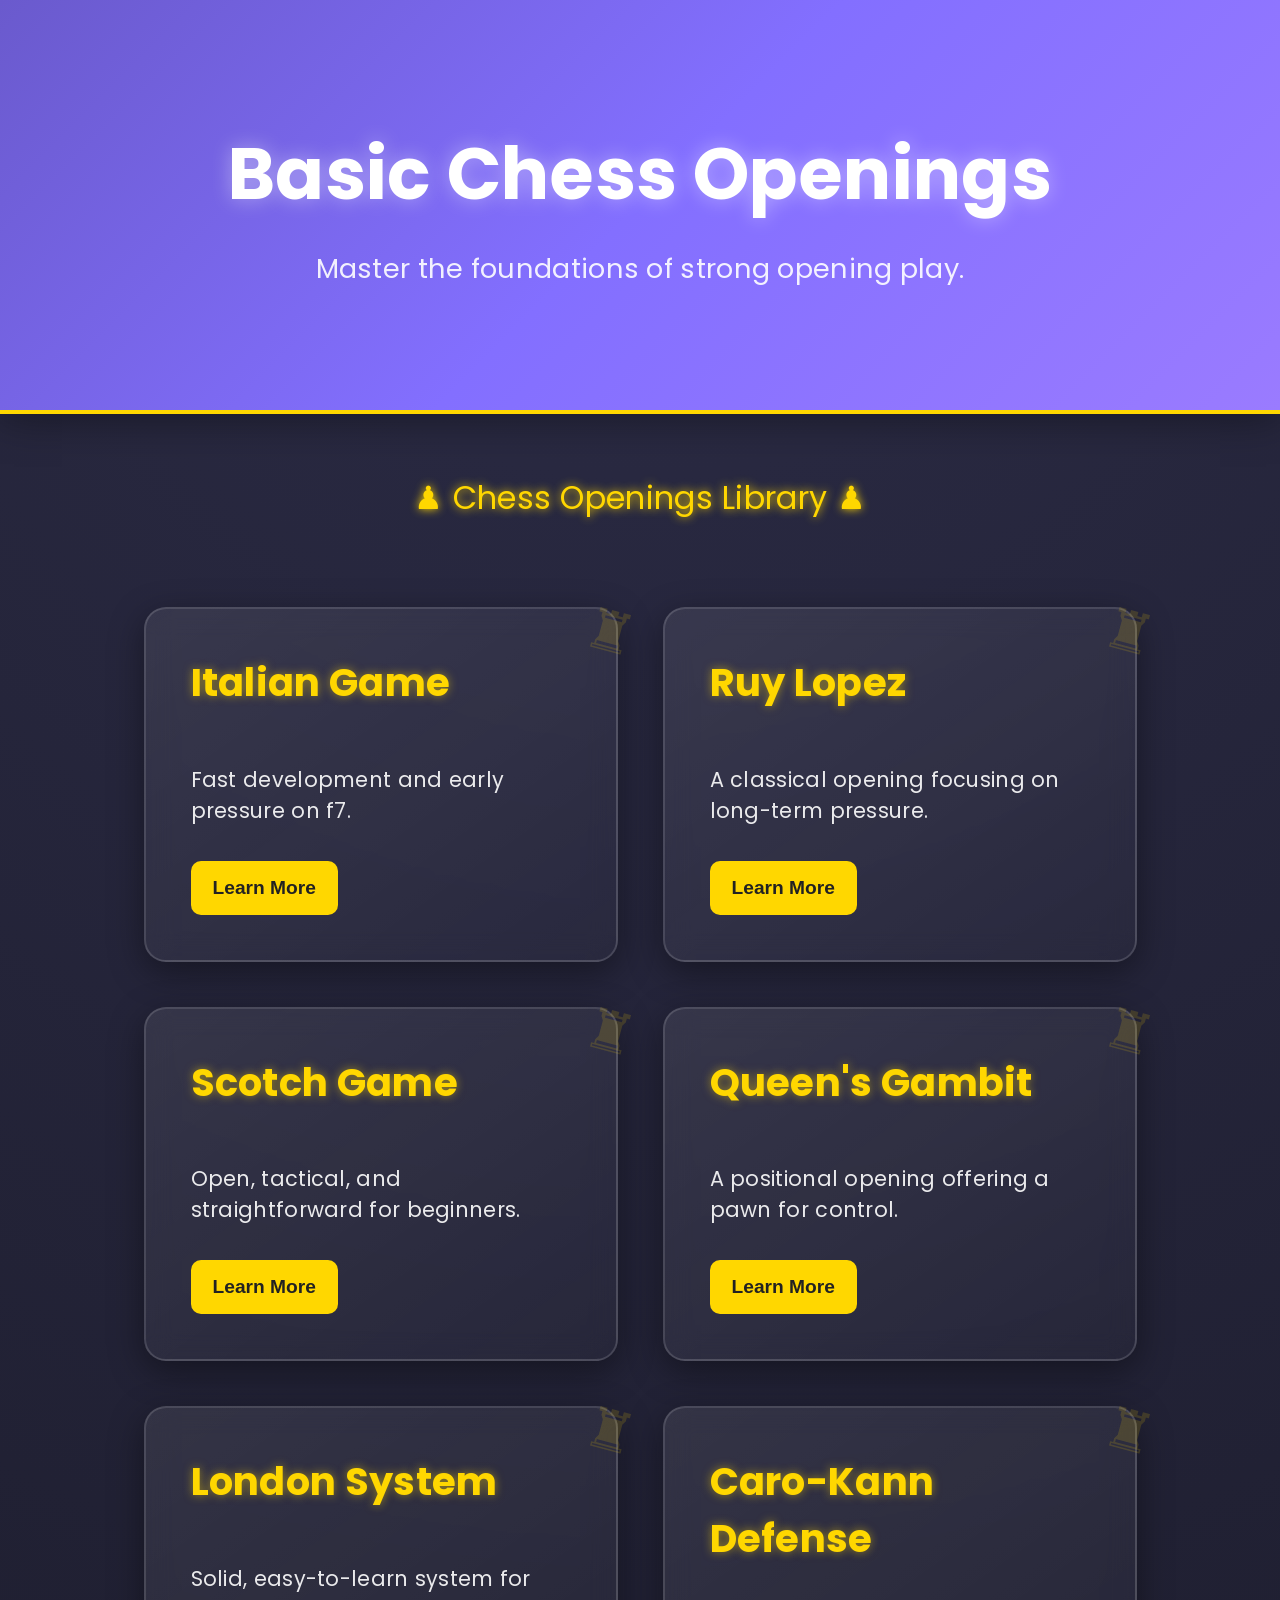
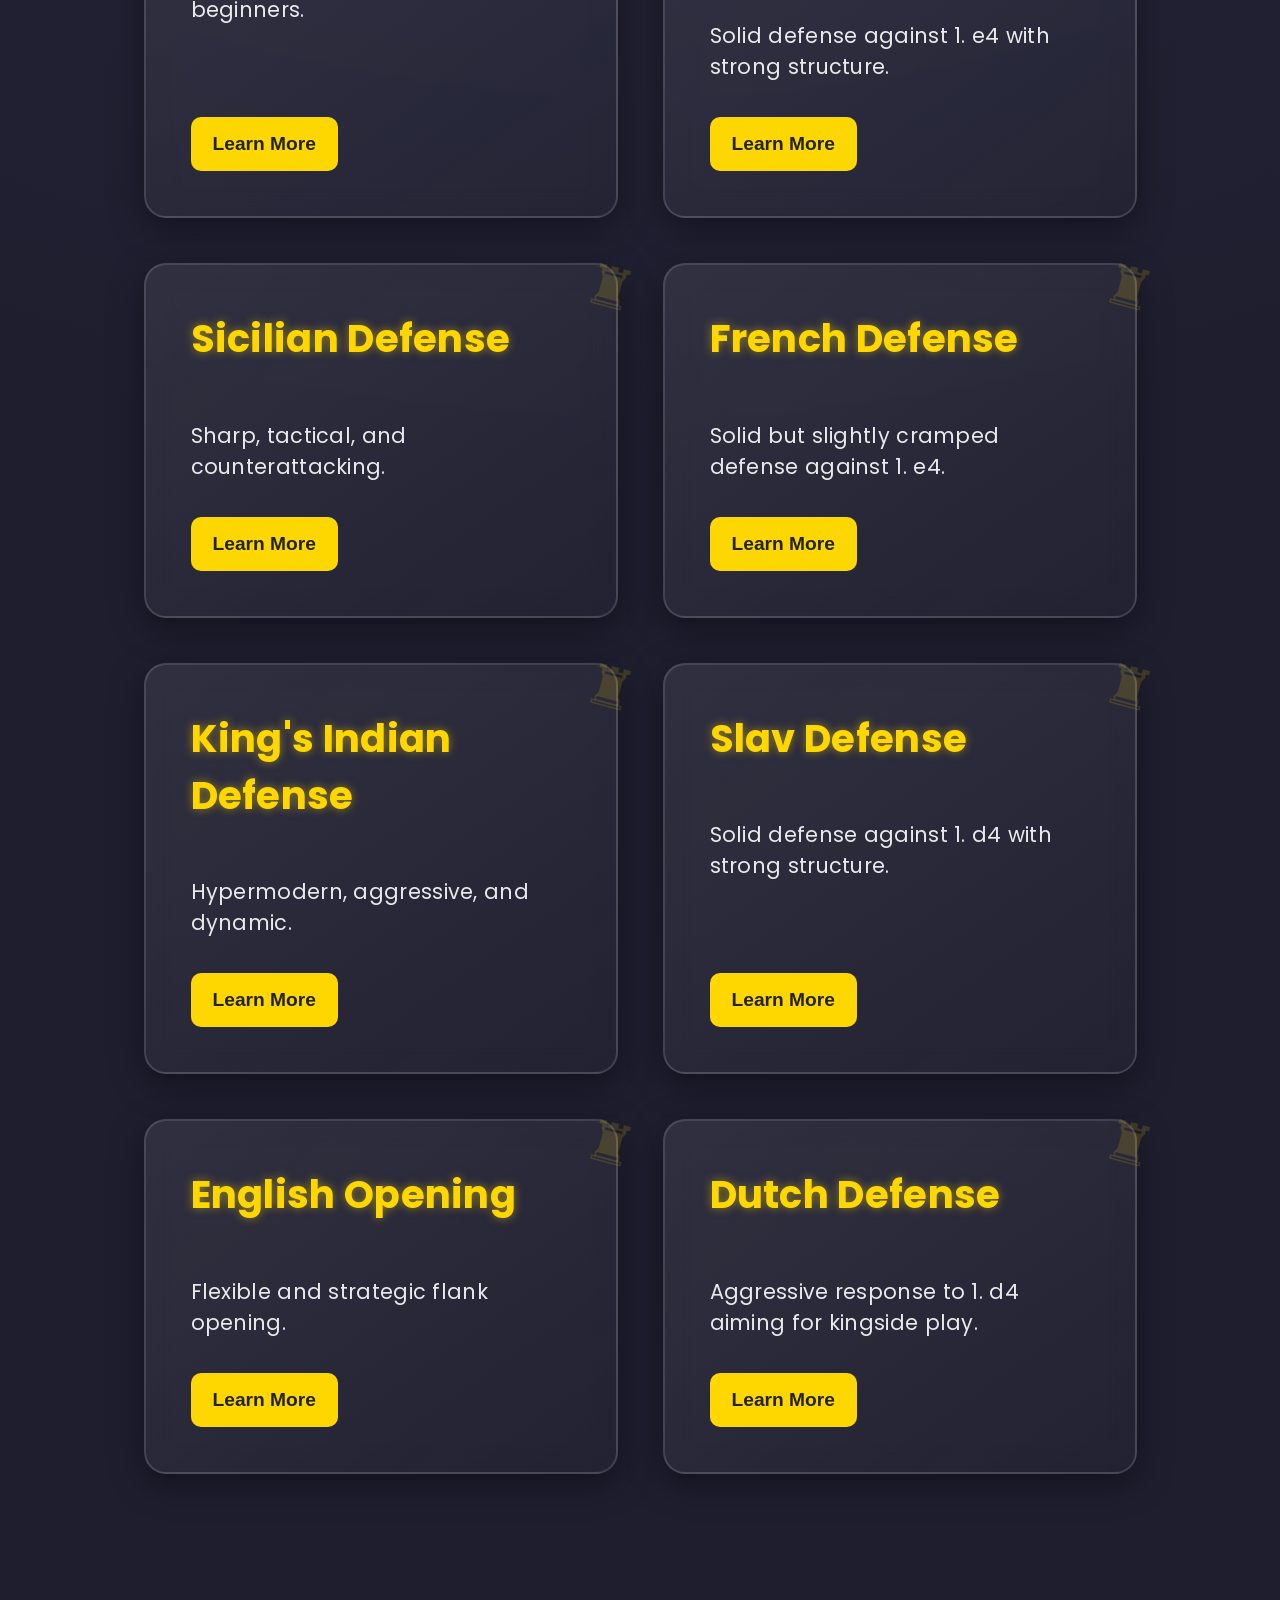
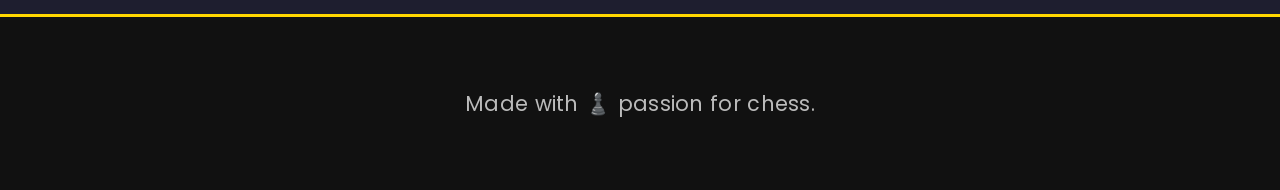
==== index.html @ f9861a60 "Add files via upload" ====
<!DOCTYPE html>
<html lang="en">
<head>
    <meta charset="UTF-8">
    <meta name="viewport" content="width=device-width, initial-scale=1.0">
    <title>Chess Openings Library</title>
    <link href="https://fonts.googleapis.com/css2?family=Poppins:wght@400;600;700&display=swap" rel="stylesheet">
    <link rel="stylesheet" href="style.css">
</head>
<body>

    <header>
        <h1>Basic Chess Openings</h1>
        <p>Master the foundations of strong opening play.</p>
    </header>

    <section class="openings">

        <div class="opening-card">
            <h2>Italian Game</h2>
            <p class="short">Fast development and early pressure on f7.</p>
            <button onclick="toggleInfo('italian')">Learn More</button>
            <div id="italian" class="more-info">
                <p><strong>Moves:</strong> 1. e4 e5 2. Nf3 Nc6 3. Bc4</p>
                <p><strong>Ideas:</strong> Attack f7, develop quickly, aim for early tactics.</p>
                <p><strong>Common Trap:</strong> The Fried Liver Attack after Ng5.</p>
            </div>
        </div>

        <div class="opening-card">
            <h2>Ruy Lopez</h2>
            <p class="short">A classical opening focusing on long-term pressure.</p>
            <button onclick="toggleInfo('ruy')">Learn More</button>
            <div id="ruy" class="more-info">
                <p><strong>Moves:</strong> 1. e4 e5 2. Nf3 Nc6 3. Bb5</p>
                <p><strong>Ideas:</strong> Pressure the knight on c6, prepare castling, fight for the center.</p>
                <p><strong>Plans:</strong> c3 + d4 to build a strong pawn center.</p>
            </div>
        </div>

        <div class="opening-card">
            <h2>Scotch Game</h2>
            <p class="short">Open, tactical, and straightforward for beginners.</p>
            <button onclick="toggleInfo('scotch')">Learn More</button>
            <div id="scotch" class="more-info">
                <p><strong>Moves:</strong> 1. e4 e5 2. Nf3 Nc6 3. d4</p>
                <p><strong>Ideas:</strong> Immediate central tension and open lines.</p>
                <p><strong>Plans:</strong> Rapid development and piece activity.</p>
            </div>
        </div>

        <div class="opening-card">
            <h2>Queen's Gambit</h2>
            <p class="short">A positional opening offering a pawn for control.</p>
            <button onclick="toggleInfo('qg')">Learn More</button>
            <div id="qg" class="more-info">
                <p><strong>Moves:</strong> 1. d4 d5 2. c4</p>
                <p><strong>Ideas:</strong> Challenge Black’s center, gain space.</p>
                <p><strong>Plans:</strong> Develop behind the pawn chain, aim for minority attack.</p>
            </div>
        </div>

        <div class="opening-card">
            <h2>London System</h2>
            <p class="short">Solid, easy-to-learn system for beginners.</p>
            <button onclick="toggleInfo('london')">Learn More</button>
            <div id="london" class="more-info">
                <p><strong>Moves:</strong> d4, Nf3, Bf4, e3, c3</p>
                <p><strong>Ideas:</strong> Build a strong structure, avoid theory.</p>
                <p><strong>Plans:</strong> Aim for kingside attacks with Ne5 + Qh5.</p>
            </div>
        </div>

        <div class="opening-card">
            <h2>Caro-Kann Defense</h2>
            <p class="short">Solid defense against 1. e4 with strong structure.</p>
            <button onclick="toggleInfo('caro')">Learn More</button>
            <div id="caro" class="more-info">
                <p><strong>Moves:</strong> 1. e4 c6 2. d4 d5</p>
                <p><strong>Ideas:</strong> Challenge the center with a durable pawn structure.</p>
                <p><strong>Plans:</strong> Develop the light-squared bishop outside the pawn chain.</p>
            </div>
        </div>

        <div class="opening-card">
            <h2>Sicilian Defense</h2>
            <p class="short">Sharp, tactical, and counterattacking.</p>
            <button onclick="toggleInfo('sicilian')">Learn More</button>
            <div id="sicilian" class="more-info">
                <p><strong>Moves:</strong> 1. e4 c5</p>
                <p><strong>Ideas:</strong> Create asymmetry and fight for counterplay.</p>
                <p><strong>Plans:</strong> Attack on the queenside while White attacks kingside.</p>
            </div>
        </div>

        <div class="opening-card">
            <h2>French Defense</h2>
            <p class="short">Solid but slightly cramped defense against 1. e4.</p>
            <button onclick="toggleInfo('french')">Learn More</button>
            <div id="french" class="more-info">
                <p><strong>Moves:</strong> 1. e4 e6</p>
                <p><strong>Ideas:</strong> Counterattack the center with d5.</p>
                <p><strong>Plans:</strong> Fight for breaks like c5 or f6.</p>
            </div>
        </div>

        <div class="opening-card">
            <h2>King's Indian Defense</h2>
            <p class="short">Hypermodern, aggressive, and dynamic.</p>
            <button onclick="toggleInfo('kid')">Learn More</button>
            <div id="kid" class="more-info">
                <p><strong>Moves:</strong> 1. d4 Nf6 2. c4 g6</p>
                <p><strong>Ideas:</strong> Allow White the center, then attack it.</p>
                <p><strong>Plans:</strong> Kingside pawn storms with f5 + g5.</p>
            </div>
        </div>

        <div class="opening-card">
            <h2>Slav Defense</h2>
            <p class="short">Solid defense against 1. d4 with strong structure.</p>
            <button onclick="toggleInfo('slav')">Learn More</button>
            <div id="slav" class="more-info">
                <p><strong>Moves:</strong> 1. d4 d5 2. c4 c6</p>
                <p><strong>Ideas:</strong> Support d5 and avoid weaknesses.</p>
                <p><strong>Plans:</strong> Develop naturally and aim for c5 breaks.</p>
            </div>
        </div>

        <div class="opening-card">
            <h2>English Opening</h2>
            <p class="short">Flexible and strategic flank opening.</p>
            <button onclick="toggleInfo('english')">Learn More</button>
            <div id="english" class="more-info">
                <p><strong>Moves:</strong> 1. c4</p>
                <p><strong>Ideas:</strong> Control the center from the sides.</p>
                <p><strong>Plans:</strong> Transpose into many structures.</p>
            </div>
        </div>

        <div class="opening-card">
            <h2>Dutch Defense</h2>
            <p class="short">Aggressive response to 1. d4 aiming for kingside play.</p>
            <button onclick="toggleInfo('dutch')">Learn More</button>
            <div id="dutch" class="more-info">
                <p><strong>Moves:</strong> 1. d4 f5</p>
                <p><strong>Ideas:</strong> Fight for e4 and attack kingside.</p>
                <p><strong>Plans:</strong> Stonewall or Leningrad setups.</p>
            </div>
        </div>

    </section>

    <footer>
        <p>Made with ♟️ passion for chess.</p>
    </footer>

    <script src="script.js"></script>
</body>
</html>
---- style.css ----
/* GLOBAL -------------------------------------------------- */
body {
    font-family: 'Poppins', sans-serif;
    margin: 0;
    background: radial-gradient(circle at top, #2b2b45, #1e1e2f 60%);
    color: #fff;
    font-size: 20px;
    letter-spacing: 0.3px;
}

/* HERO -------------------------------------------------- */
header {
    text-align: center;
    padding: 120px 20px;
    background: linear-gradient(135deg, #6a5acd, #836fff, #9a7bff);
    color: white;
    box-shadow: 0 4px 40px rgba(0,0,0,0.4);
    border-bottom: 4px solid #ffd700;
}

header h1 {
    font-size: 4.5rem;
    margin-top: 0;
    margin-bottom: 20px;
    text-shadow: 0 0 20px rgba(255,255,255,0.4);
}

header p {
    font-size: 1.7rem;
    opacity: 0.9;
    margin: 0;
}

/* SECTION DIVIDER -------------------------------------- */
.openings::before {
    content: "♟ Chess Openings Library ♟";
    display: block;
    width: 100%;
    text-align: center;
    font-size: 2rem;
    margin-bottom: 40px;
    color: #ffd700;
    text-shadow: 0 0 10px #ffd700;
}

/* OPENING GRID ------------------------------------------ */
.openings {
    display: flex;
    flex-wrap: wrap;
    justify-content: center;
    padding: 60px 20px;
    gap: 45px;
}

/* CARDS -------------------------------------------------- */
.opening-card {
    background: linear-gradient(145deg, #ffffff15, #ffffff05);
    backdrop-filter: blur(14px);
    -webkit-backdrop-filter: blur(14px);
    padding: 45px;
    width: 380px;
    border-radius: 22px;
    box-shadow: 0 10px 35px rgba(0,0,0,0.4);
    border: 2px solid #ffffff25;
    transition: transform 0.3s ease, box-shadow 0.3s ease;
    position: relative;
    display: flex;
    flex-direction: column;
}

/* Chess icon on each card */
.opening-card::before {
    content: "♜";
    position: absolute;
    top: -20px;
    right: -20px;
    font-size: 3.5rem;
    color: #ffd700;
    opacity: 0.15;
    transform: rotate(15deg);
    pointer-events: none;
}

.opening-card:hover {
    transform: translateY(-12px) scale(1.03);
    box-shadow: 0 14px 45px rgba(0,0,0,0.55);
}

/* CARD HEADERS ------------------------------------------ */
.opening-card h2 {
    margin-top: 0;
    font-size: 2.4rem;
    color: #ffd700;
    text-shadow: 0 0 10px rgba(255,215,0,0.5);
}

/* SHORT DESCRIPTION -------------------------------------- */
.opening-card .short {
    font-size: 1.3rem;
    opacity: 0.9;
    margin-bottom: 15px;
    flex-grow: 1;
}

/* BUTTONS ------------------------------------------------ */
button {
    margin-top: 20px;
    padding: 16px 22px;
    background: #ffd700;
    color: #222;
    border: none;
    border-radius: 10px;
    cursor: pointer;
    font-weight: bold;
    font-size: 1.2rem;
    transition: background 0.3s ease, transform 0.2s ease, box-shadow 0.2s ease;
    align-self: flex-start;
}

button:hover {
    background: #ffea4d;
    transform: scale(1.08);
    box-shadow: 0 0 15px #ffd700;
}

/* MORE INFO --------------------------------------------- */
.more-info {
    display: none; /* Controlled cleanly by JS class toggle */
    margin-top: 20px;
    background: #ffffff20;
    padding: 20px;
    border-radius: 12px;
    font-size: 1.2rem;
    border-left: 4px solid #ffd700;
}

/* Class to show the layout dynamically */
.more-info.is-visible {
    display: block;
    animation: fadeIn 0.4s ease;
}

.more-info p {
    margin-bottom: 12px;
}

.more-info p:last-child {
    margin-bottom: 0;
}

/* ANIMATION --------------------------------------------- */
@keyframes fadeIn {
    from { opacity: 0; transform: translateY(10px); }
    to { opacity: 1; transform: translateY(0); }
}

/* FOOTER ------------------------------------------------- */
footer {
    text-align: center;
    padding: 50px;
    background: #111;
    color: #bbb;
    font-size: 1.3rem;
    margin-top: 80px;
    border-top: 3px solid #ffd700;
}
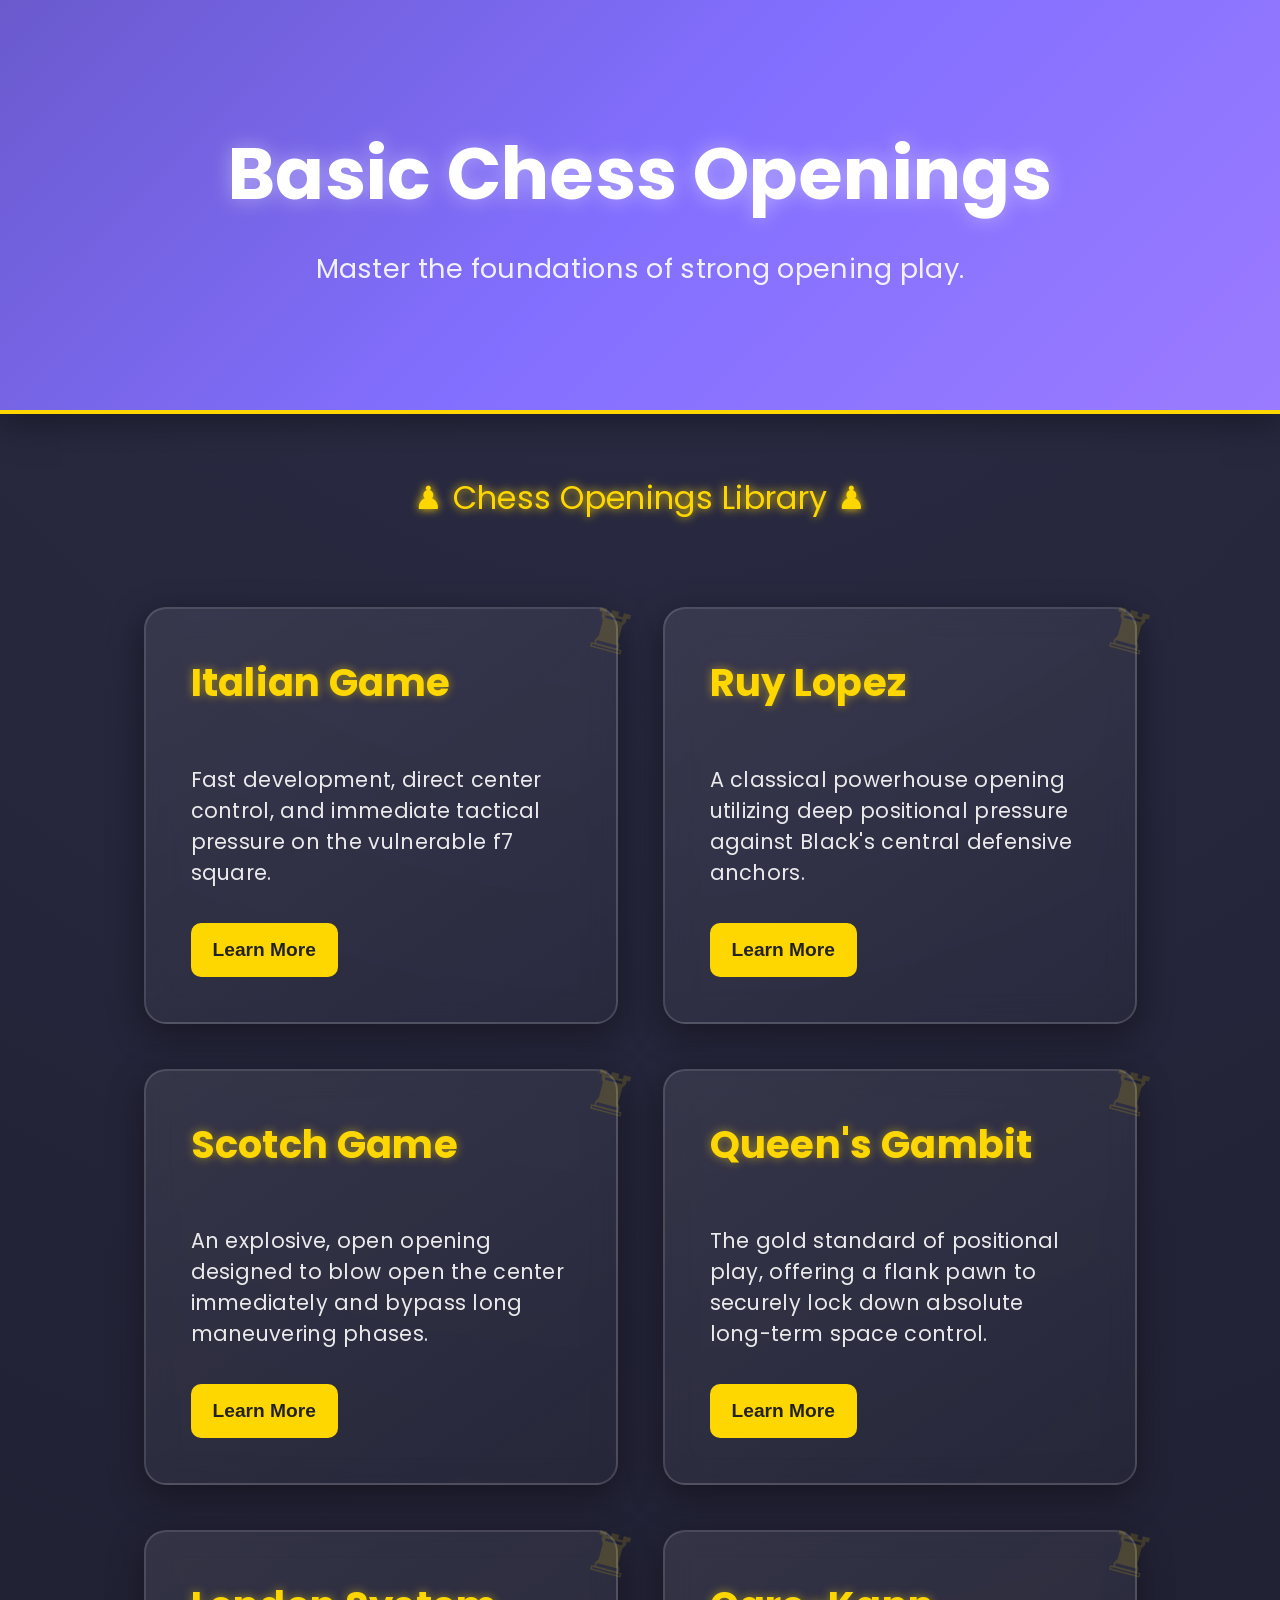
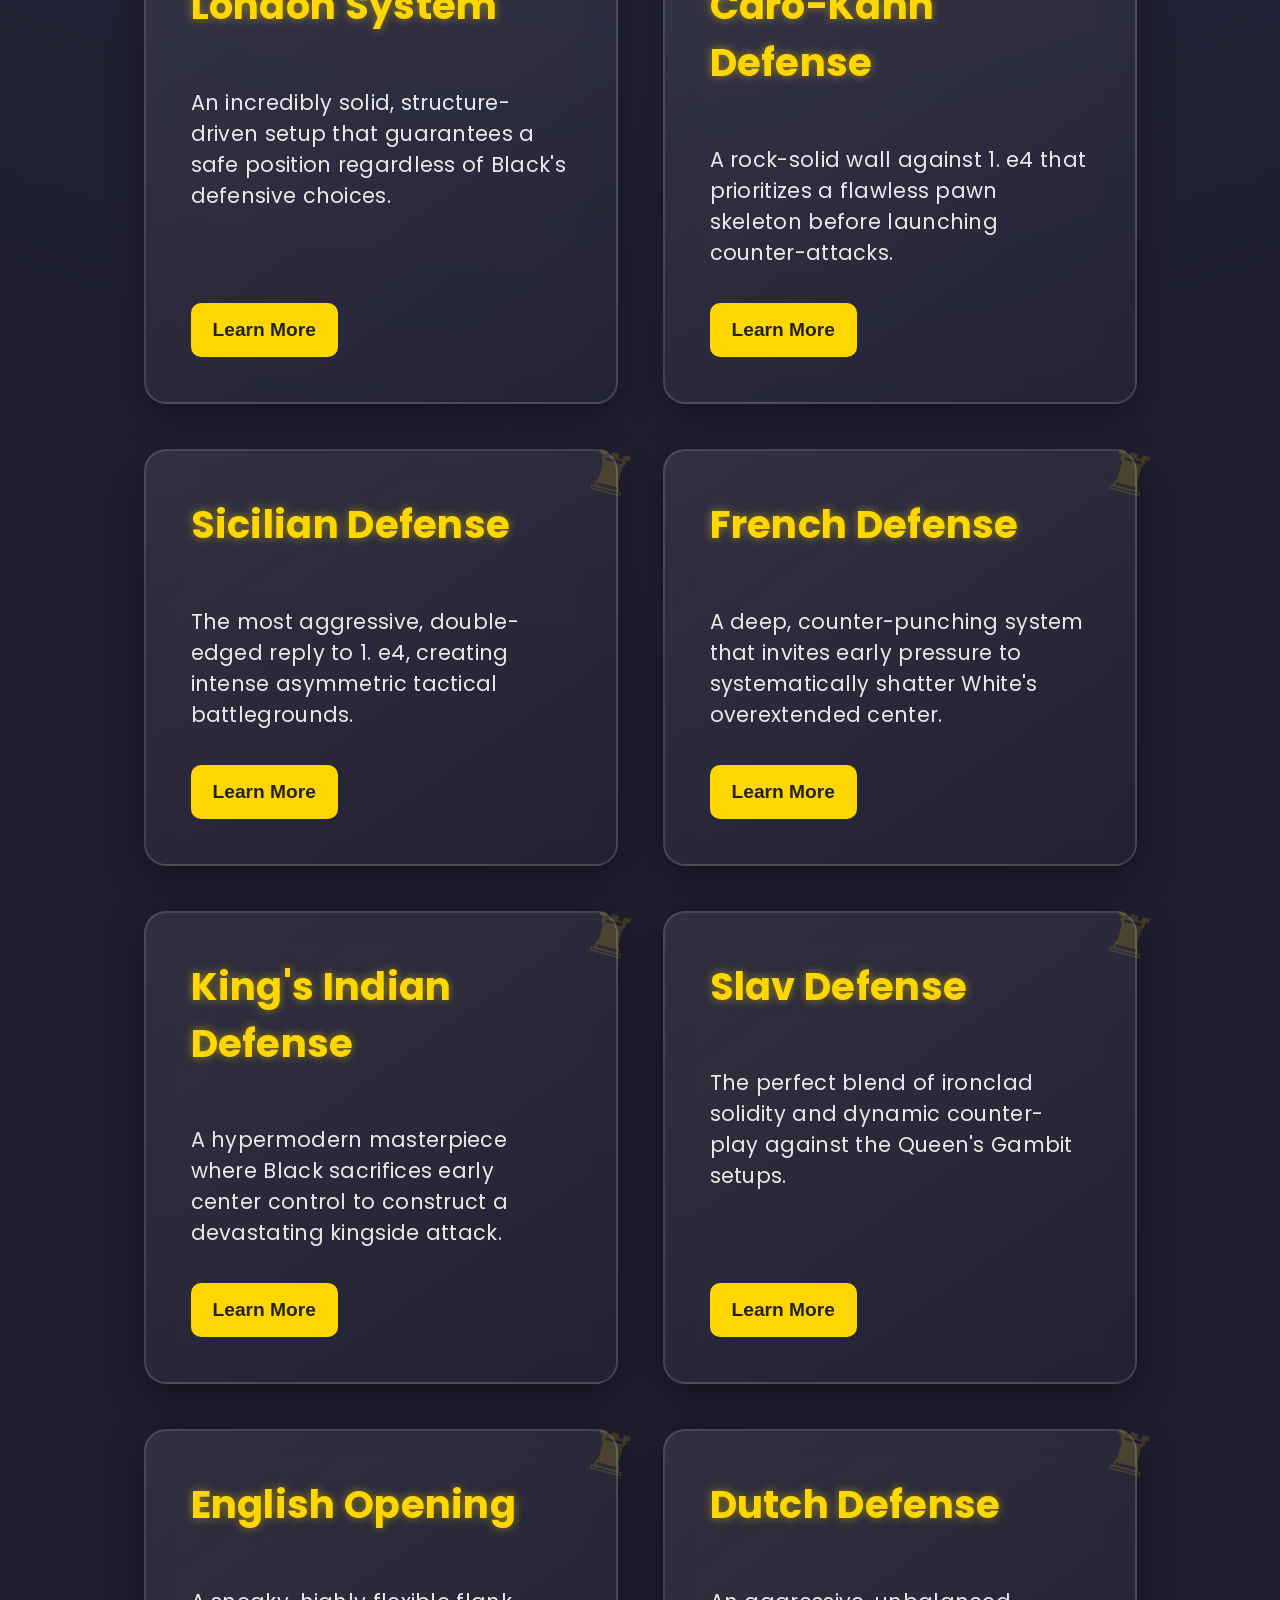
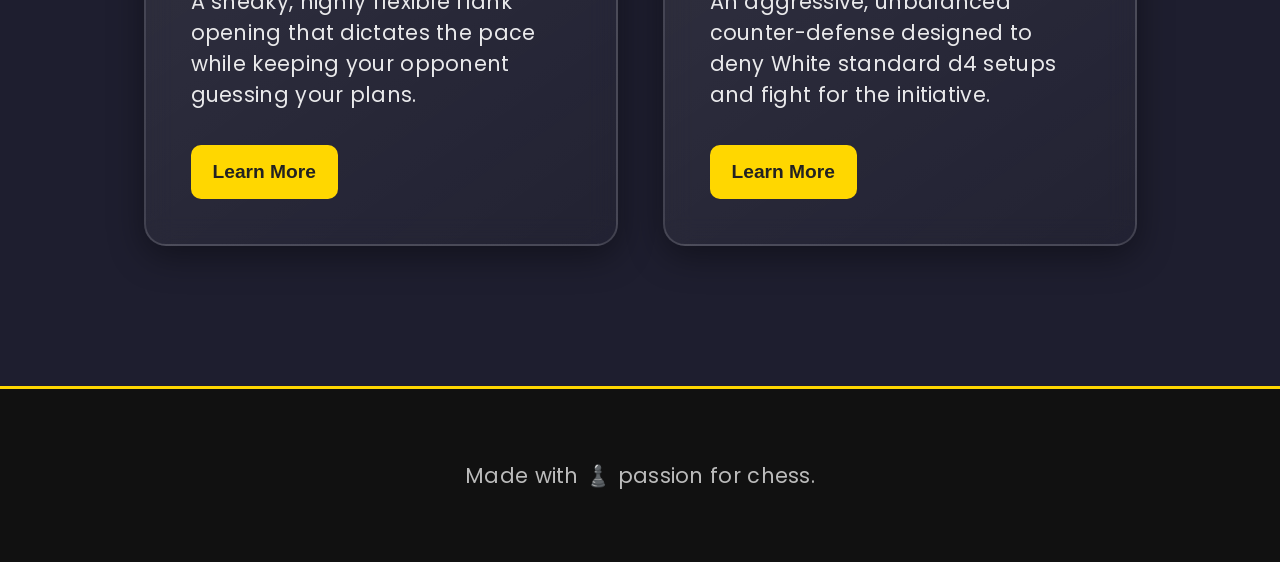
==== commit ffa51ba8: "Enhance chess opening descriptions in index.html Updated opening descriptions for various chess open" ====
--- a/index.html
+++ b/index.html
@@ -18,133 +18,145 @@
 
         <div class="opening-card">
             <h2>Italian Game</h2>
-            <p class="short">Fast development and early pressure on f7.</p>
+            <p class="short">Fast development, direct center control, and immediate tactical pressure on the vulnerable f7 square.</p>
             <button onclick="toggleInfo('italian')">Learn More</button>
             <div id="italian" class="more-info">
-                <p><strong>Moves:</strong> 1. e4 e5 2. Nf3 Nc6 3. Bc4</p>
-                <p><strong>Ideas:</strong> Attack f7, develop quickly, aim for early tactics.</p>
-                <p><strong>Common Trap:</strong> The Fried Liver Attack after Ng5.</p>
+                <p><strong>Theory:</strong> 1. e4 e5 2. Nf3 Nc6 3. Bc4</p>
+                <p><strong>Strategic Focus:</strong> White fights for the center while aiming the light-squared bishop directly at Black's weakest spot before castling.</p>
+                <p><strong>Middlegame Plans:</strong> Prepare the c3 and d4 pawn push to dominate the center, or launch sharp tactical lines like the Fried Liver Attack if Black slips up.</p>
+                <p><strong>Pro Tip:</strong> Keep an eye on the e5 pawn; undermining Black's central anchor is often the key to cracking their defense open.</p>
             </div>
         </div>
 
         <div class="opening-card">
             <h2>Ruy Lopez</h2>
-            <p class="short">A classical opening focusing on long-term pressure.</p>
+            <p class="short">A classical powerhouse opening utilizing deep positional pressure against Black's central defensive anchors.</p>
             <button onclick="toggleInfo('ruy')">Learn More</button>
             <div id="ruy" class="more-info">
-                <p><strong>Moves:</strong> 1. e4 e5 2. Nf3 Nc6 3. Bb5</p>
-                <p><strong>Ideas:</strong> Pressure the knight on c6, prepare castling, fight for the center.</p>
-                <p><strong>Plans:</strong> c3 + d4 to build a strong pawn center.</p>
+                <p><strong>Theory:</strong> 1. e4 e5 2. Nf3 Nc6 3. Bb5</p>
+                <p><strong>Strategic Focus:</strong> White immediately challenges the knight protecting the e5 square, creating long-term structural tension.</p>
+                <p><strong>Middlegame Plans:</strong> Secure the queenside space, maneuver the text-book king's knight from b1-d2-f1-g3, and eventually strike with d4.</p>
+                <p><strong>Pro Tip:</strong> Do not rush to capture the c6 knight; the *threat* of the capture is often far more powerful than the capture itself.</p>
             </div>
         </div>
 
         <div class="opening-card">
             <h2>Scotch Game</h2>
-            <p class="short">Open, tactical, and straightforward for beginners.</p>
+            <p class="short">An explosive, open opening designed to blow open the center immediately and bypass long maneuvering phases.</p>
             <button onclick="toggleInfo('scotch')">Learn More</button>
             <div id="scotch" class="more-info">
-                <p><strong>Moves:</strong> 1. e4 e5 2. Nf3 Nc6 3. d4</p>
-                <p><strong>Ideas:</strong> Immediate central tension and open lines.</p>
-                <p><strong>Plans:</strong> Rapid development and piece activity.</p>
+                <p><strong>Theory:</strong> 1. e4 e5 2. Nf3 Nc6 3. d4</p>
+                <p><strong>Strategic Focus:</strong> Forces immediate tactical calculations by liquidating the central e-pawns on move three, opening lines for pieces.</p>
+                <p><strong>Middlegame Plans:</strong> Utilize the open board for rapid development, target Black's uncastled king, and claim a space advantage on the d-file.</p>
+                <p><strong>Pro Tip:</strong> This opening often leads to heavy tactical calculation. Double-check your piece exchanges, as lines can open up in a single move.</p>
             </div>
         </div>
 
         <div class="opening-card">
             <h2>Queen's Gambit</h2>
-            <p class="short">A positional opening offering a pawn for control.</p>
+            <p class="short">The gold standard of positional play, offering a flank pawn to securely lock down absolute long-term space control.</p>
             <button onclick="toggleInfo('qg')">Learn More</button>
             <div id="qg" class="more-info">
-                <p><strong>Moves:</strong> 1. d4 d5 2. c4</p>
-                <p><strong>Ideas:</strong> Challenge Black’s center, gain space.</p>
-                <p><strong>Plans:</strong> Develop behind the pawn chain, aim for minority attack.</p>
+                <p><strong>Theory:</strong> 1. d4 d5 2. c4</p>
+                <p><strong>Strategic Focus:</strong> White temporarily sacrifices a side pawn to lure Black’s d5 pawn away, aiming to take undisputed control of the e4 square.</p>
+                <p><strong>Middlegame Plans:</strong> Develop harmoniously behind your central pawns, expand on the queenside, and launch a minority pawn attack to weaken Black's structure.</p>
+                <p><strong>Pro Tip:</strong> If Black accepts the gambit, do not panic trying to grab the pawn back right away. Their structure will crumble if they try too hard to protect it.</p>
             </div>
         </div>
 
         <div class="opening-card">
             <h2>London System</h2>
-            <p class="short">Solid, easy-to-learn system for beginners.</p>
+            <p class="short">An incredibly solid, structure-driven setup that guarantees a safe position regardless of Black's defensive choices.</p>
             <button onclick="toggleInfo('london')">Learn More</button>
             <div id="london" class="more-info">
-                <p><strong>Moves:</strong> d4, Nf3, Bf4, e3, c3</p>
-                <p><strong>Ideas:</strong> Build a strong structure, avoid theory.</p>
-                <p><strong>Plans:</strong> Aim for kingside attacks with Ne5 + Qh5.</p>
+                <p><strong>Theory:</strong> 1. d4 followed by Nf3, Bf4, e3, c3, and h3</p>
+                <p><strong>Strategic Focus:</strong> White constructs an impenetrable "pawn pyramid" centered on d4, securing the dark-squared bishop outside the pawn chain.</p>
+                <p><strong>Middlegame Plans:</strong> Anchor a powerhouse knight on the e5 outpost, swing the queen over to the kingside, and gear up for a direct attack on Black's castle.</p>
+                <p><strong>Pro Tip:</strong> Play the preemptive h3 move early on to give your key dark-squared bishop a safe retreat square on h2 if it gets hunted by Black's pieces.</p>
             </div>
         </div>
 
         <div class="opening-card">
             <h2>Caro-Kann Defense</h2>
-            <p class="short">Solid defense against 1. e4 with strong structure.</p>
+            <p class="short">A rock-solid wall against 1. e4 that prioritizes a flawless pawn skeleton before launching counter-attacks.</p>
             <button onclick="toggleInfo('caro')">Learn More</button>
             <div id="caro" class="more-info">
-                <p><strong>Moves:</strong> 1. e4 c6 2. d4 d5</p>
-                <p><strong>Ideas:</strong> Challenge the center with a durable pawn structure.</p>
-                <p><strong>Plans:</strong> Develop the light-squared bishop outside the pawn chain.</p>
+                <p><strong>Theory:</strong> 1. e4 c6 2. d4 d5</p>
+                <p><strong>Strategic Focus:</strong> Black supports the central d5 strike using a c-pawn, keeping the light-squared bishop completely free to develop safely.</p>
+                <p><strong>Middlegame Plans:</strong> Trade off White's active pieces, lock down an endgame advantage, and chip away at White's central space with a well-timed c5 break.</p>
+                <p><strong>Pro Tip:</strong> This opening requires patience. Guard your structural integrity and wait for White to overextend their pawns trying to attack you.</p>
             </div>
         </div>
 
         <div class="opening-card">
             <h2>Sicilian Defense</h2>
-            <p class="short">Sharp, tactical, and counterattacking.</p>
+            <p class="short">The most aggressive, double-edged reply to 1. e4, creating intense asymmetric tactical battlegrounds.</p>
             <button onclick="toggleInfo('sicilian')">Learn More</button>
             <div id="sicilian" class="more-info">
-                <p><strong>Moves:</strong> 1. e4 c5</p>
-                <p><strong>Ideas:</strong> Create asymmetry and fight for counterplay.</p>
-                <p><strong>Plans:</strong> Attack on the queenside while White attacks kingside.</p>
+                <p><strong>Theory:</strong> 1. e4 c5</p>
+                <p><strong>Strategic Focus:</strong> Black fights for the center from the flank, trading a side pawn for White's center d-pawn to gain open files for the rooks.</p>
+                <p><strong>Middlegame Plans:</strong> Launch a rapid pawn storm down the semi-open c-file, utilize queenside space, and strike back fiercely in the center with d5.</p>
+                <p><strong>Pro Tip:</strong> This opening demands razor-sharp precision. One slow or passive move can instantly turn a strategic game into a mating attack for your opponent.</p>
             </div>
         </div>
 
         <div class="opening-card">
             <h2>French Defense</h2>
-            <p class="short">Solid but slightly cramped defense against 1. e4.</p>
+            <p class="short">A deep, counter-punching system that invites early pressure to systematically shatter White's overextended center.</p>
             <button onclick="toggleInfo('french')">Learn More</button>
             <div id="french" class="more-info">
-                <p><strong>Moves:</strong> 1. e4 e6</p>
-                <p><strong>Ideas:</strong> Counterattack the center with d5.</p>
-                <p><strong>Plans:</strong> Fight for breaks like c5 or f6.</p>
+                <p><strong>Theory:</strong> 1. e4 e6 2. d4 d5</p>
+                <p><strong>Strategic Focus:</strong> Black builds a sturdy defensive diagonal, accepting a temporarily restricted light-squared bishop to gain an unshakeable central shield.</p>
+                <p><strong>Middlegame Plans:</strong> Unleash immediate pawn counter-strikes on the c5 and f6 squares to relentlessly attack the foundation of White's d4-e5 pawn chain.</p>
+                <p><strong>Pro Tip:</strong> Your light-squared bishop on c8 is your problem child. Focus on finding a way to activate it via b6 or by liquidating the center pawns later on.</p>
             </div>
         </div>
 
         <div class="opening-card">
             <h2>King's Indian Defense</h2>
-            <p class="short">Hypermodern, aggressive, and dynamic.</p>
+            <p class="short">A hypermodern masterpiece where Black sacrifices early center control to construct a devastating kingside attack.</p>
             <button onclick="toggleInfo('kid')">Learn More</button>
             <div id="kid" class="more-info">
-                <p><strong>Moves:</strong> 1. d4 Nf6 2. c4 g6</p>
-                <p><strong>Ideas:</strong> Allow White the center, then attack it.</p>
-                <p><strong>Plans:</strong> Kingside pawn storms with f5 + g5.</p>
+                <p><strong>Theory:</strong> 1. d4 Nf6 2. c4 g6 3. Nc3 Bg7 4. e4 d6</p>
+                <p><strong>Strategic Focus:</strong> Black allows White to claim massive space in the center, choosing to fianchetto the dark-squared bishop to strike back from afar.</p>
+                <p><strong>Middlegame Plans:</strong> Lock the center with e5, then roll your pawns down the kingside with f5, g5, and f4 to hunt down White's castled king.</p>
+                <p><strong>Pro Tip:</strong> Be prepared to defend against White's heavy queenside pawn storm while you race them to see who delivers checkmate first.</p>
             </div>
         </div>
 
         <div class="opening-card">
             <h2>Slav Defense</h2>
-            <p class="short">Solid defense against 1. d4 with strong structure.</p>
+            <p class="short">The perfect blend of ironclad solidity and dynamic counter-play against the Queen's Gambit setups.</p>
             <button onclick="toggleInfo('slav')">Learn More</button>
             <div id="slav" class="more-info">
-                <p><strong>Moves:</strong> 1. d4 d5 2. c4 c6</p>
-                <p><strong>Ideas:</strong> Support d5 and avoid weaknesses.</p>
-                <p><strong>Plans:</strong> Develop naturally and aim for c5 breaks.</p>
+                <p><strong>Theory:</strong> 1. d4 d5 2. c4 c6</p>
+                <p><strong>Strategic Focus:</strong> Black protects the d5 center point using the c6 pawn, ensuring the structural safety of the queenside remains completely intact.</p>
+                <p><strong>Middlegame Plans:</strong> Safely bring your light-squared bishop into play, control the critical e4 square, and look for tactical counter-breaks using c5 or e5.</p>
+                <p><strong>Pro Tip:</strong> Unlike the Orthodox Queen's Gambit lines, the Slav keeps your avenues open, meaning you rarely run into issues with trapped or choked pieces.</p>
             </div>
         </div>
 
         <div class="opening-card">
             <h2>English Opening</h2>
-            <p class="short">Flexible and strategic flank opening.</p>
+            <p class="short">A sneaky, highly flexible flank opening that dictates the pace while keeping your opponent guessing your plans.</p>
             <button onclick="toggleInfo('english')">Learn More</button>
             <div id="english" class="more-info">
-                <p><strong>Moves:</strong> 1. c4</p>
-                <p><strong>Ideas:</strong> Control the center from the sides.</p>
-                <p><strong>Plans:</strong> Transpose into many structures.</p>
+                <p><strong>Theory:</strong> 1. c4</p>
+                <p><strong>Strategic Focus:</strong> White claims stakes on the d5 square from the side, delaying committing their central d or e pawns to maintain strategic flexibility.</p>
+                <p><strong>Middlegame Plans:</strong> Fianchetto the light-squared bishop to g2, apply pressure along the long diagonal, and claim a significant space advantage on the queenside.</p>
+                <p><strong>Pro Tip:</strong> This opening is a transposition powerhouse. Learn how it can change into a Queen's Gambit or a reversed Sicilian structure to catch opponents off-guard.</p>
             </div>
         </div>
 
         <div class="opening-card">
             <h2>Dutch Defense</h2>
-            <p class="short">Aggressive response to 1. d4 aiming for kingside play.</p>
+            <p class="short">An aggressive, unbalanced counter-defense designed to deny White standard d4 setups and fight for the initiative.</p>
             <button onclick="toggleInfo('dutch')">Learn More</button>
             <div id="dutch" class="more-info">
-                <p><strong>Moves:</strong> 1. d4 f5</p>
-                <p><strong>Ideas:</strong> Fight for e4 and attack kingside.</p>
-                <p><strong>Plans:</strong> Stonewall or Leningrad setups.</p>
+                <p><strong>Theory:</strong> 1. d4 f5</p>
+                <p><strong>Strategic Focus:</strong> Black uses a flank pawn to stake claims over the critical e4 square, intentionally creating asymmetrical king positions from move one.</p>
+                <p><strong>Middlegame Plans:</strong> Construct a Stonewall fortress or use a Leningrad layout to coordinate your pieces into a direct assault against White's kingside.</p>
+                <p><strong>Pro Tip:</strong> Advancing your f-pawn leaves your king's defensive lines slightly open. Always double-check your safety against quick diagonal attacks.</p>
             </div>
         </div>
 
@@ -156,4 +168,4 @@
 
     <script src="script.js"></script>
 </body>
-</html>+</html>
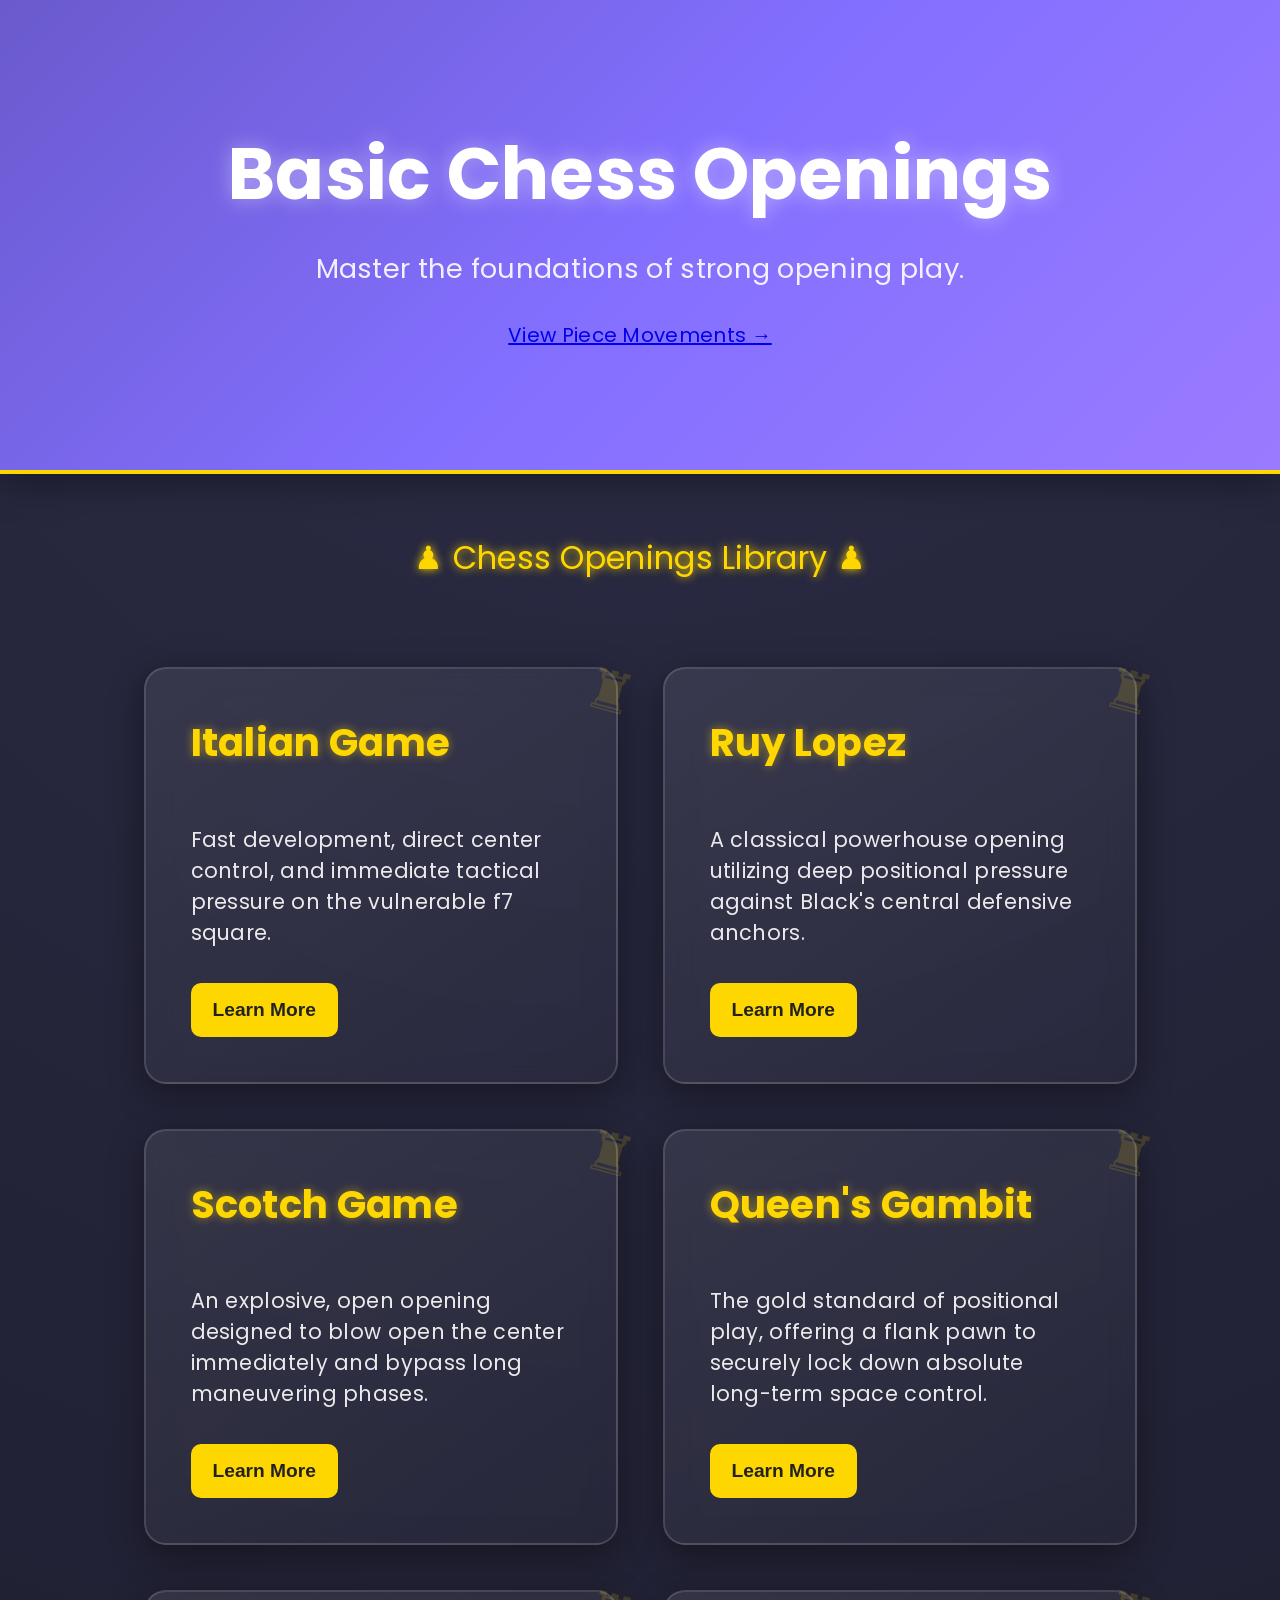
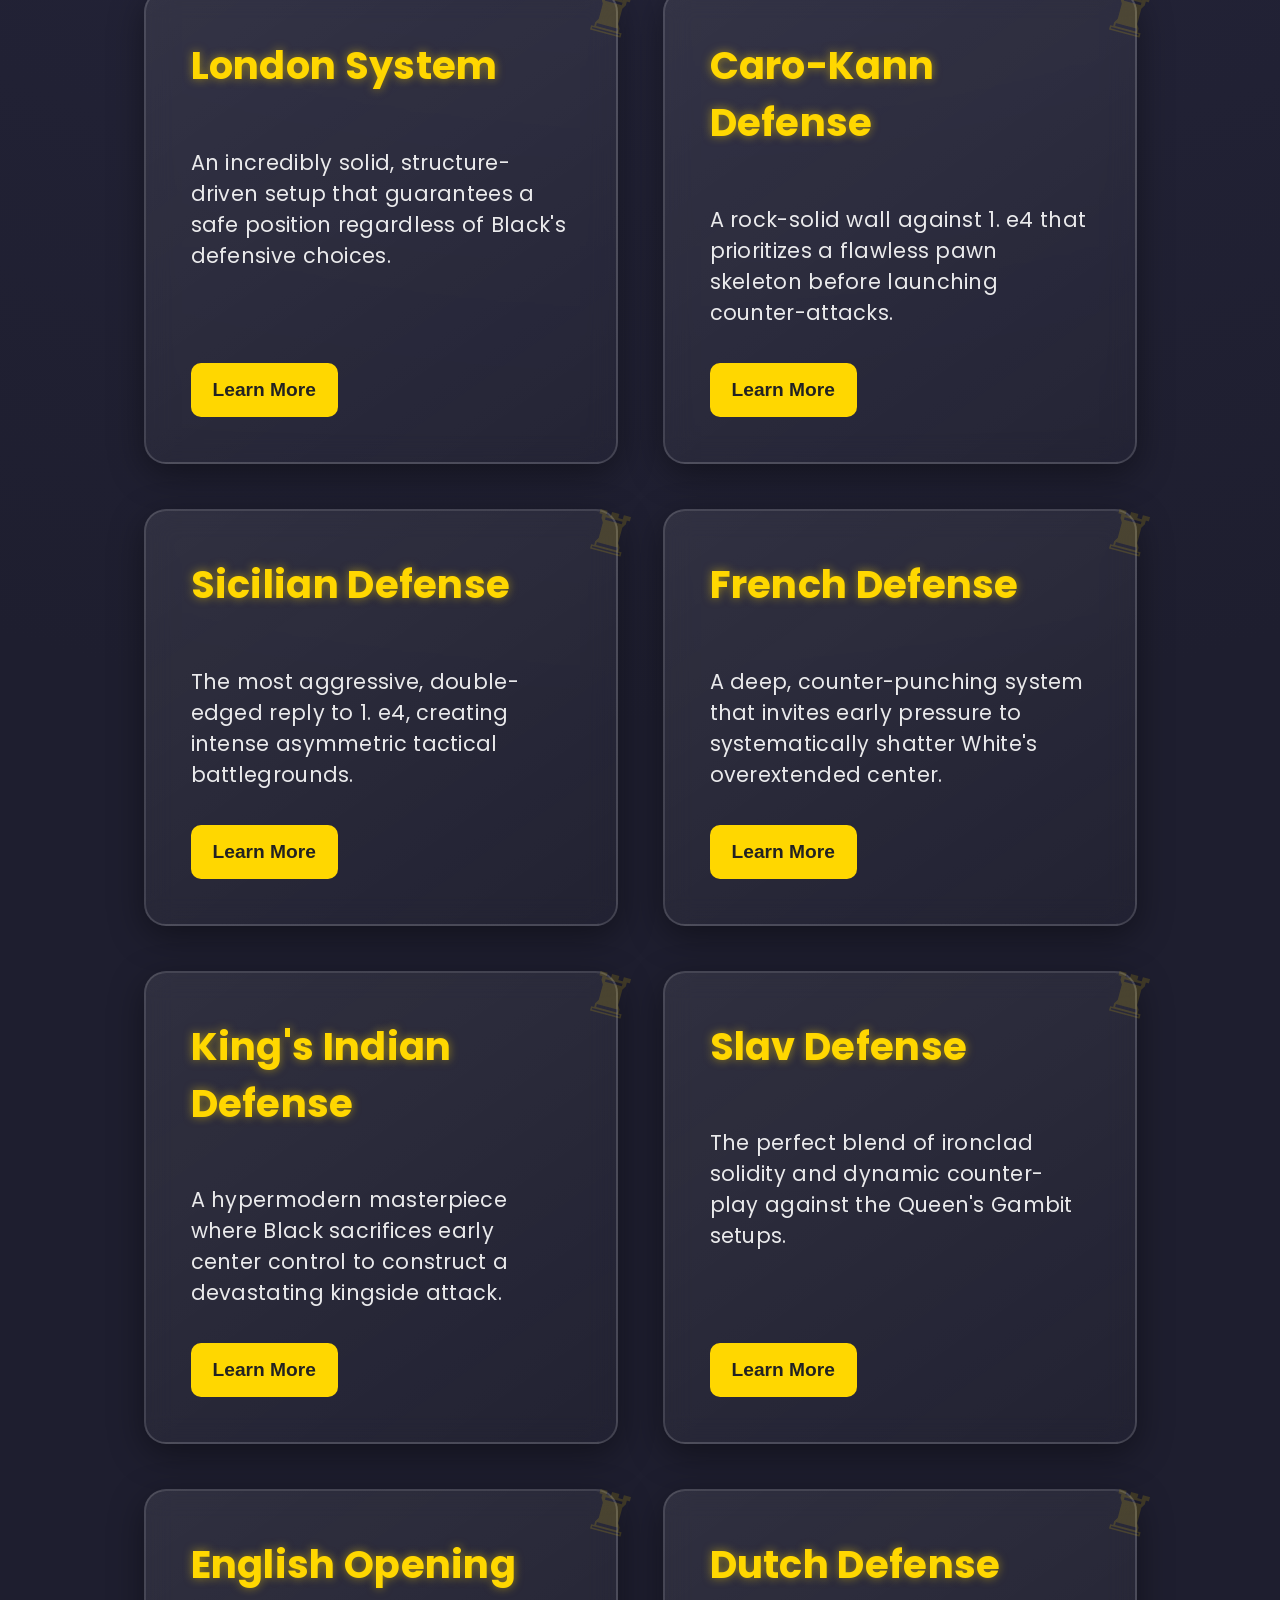
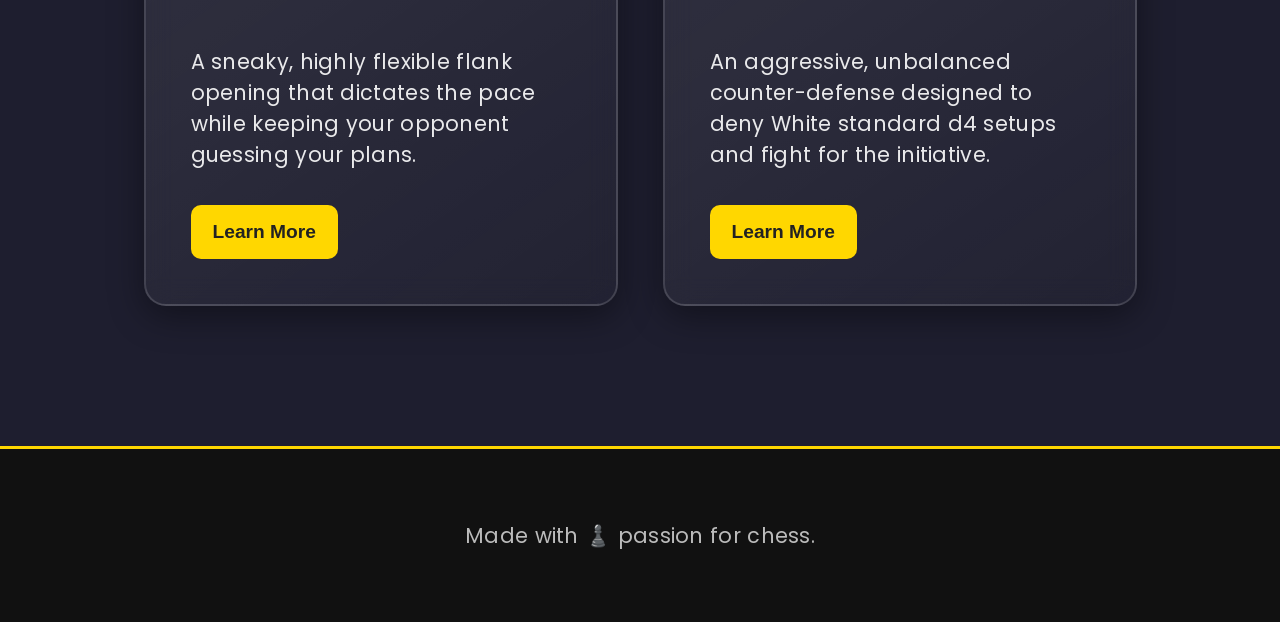
==== commit d7dbe1fb: "Add navigation link to view piece movements" ====
--- a/index.html
+++ b/index.html
@@ -12,6 +12,11 @@
     <header>
         <h1>Basic Chess Openings</h1>
         <p>Master the foundations of strong opening play.</p>
+       
+   
+        <br>
+        <a href="pieces.html" class="nav-btn">View Piece Movements →</a>
+
     </header>
 
     <section class="openings">
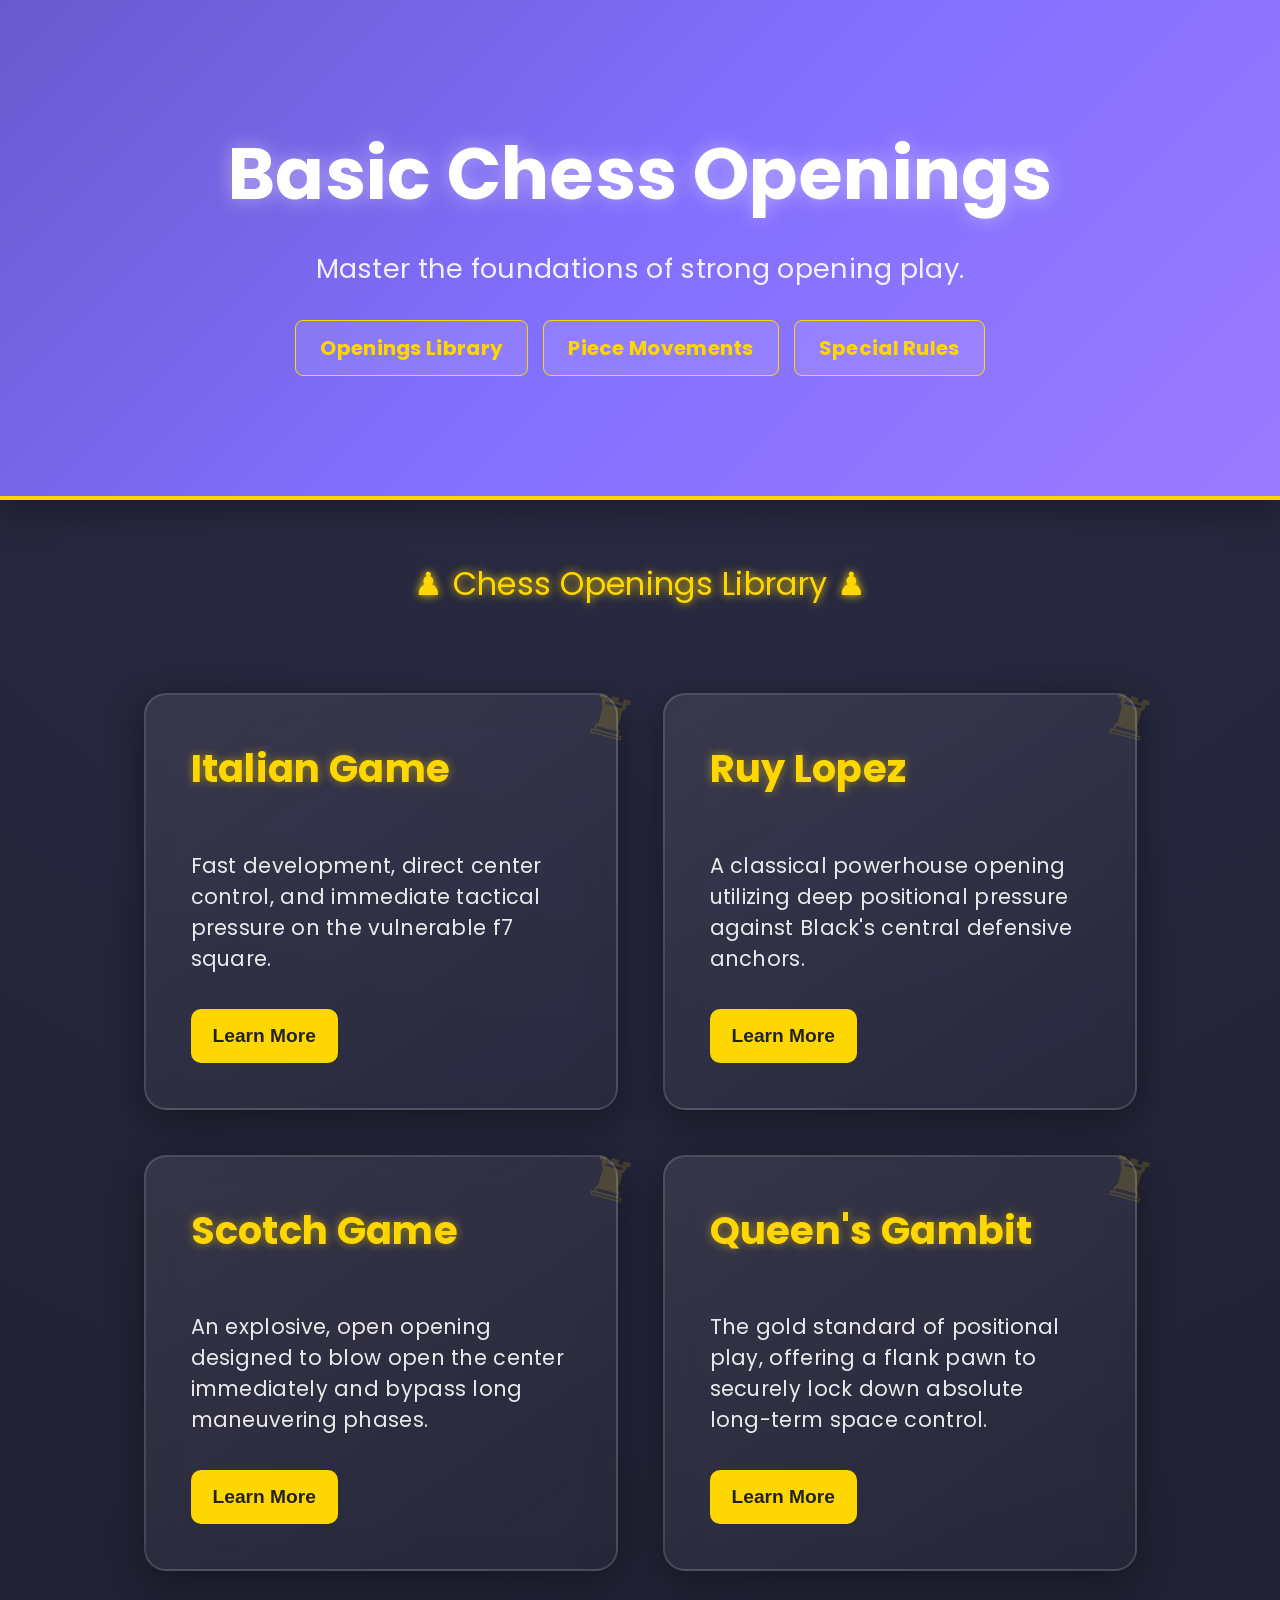
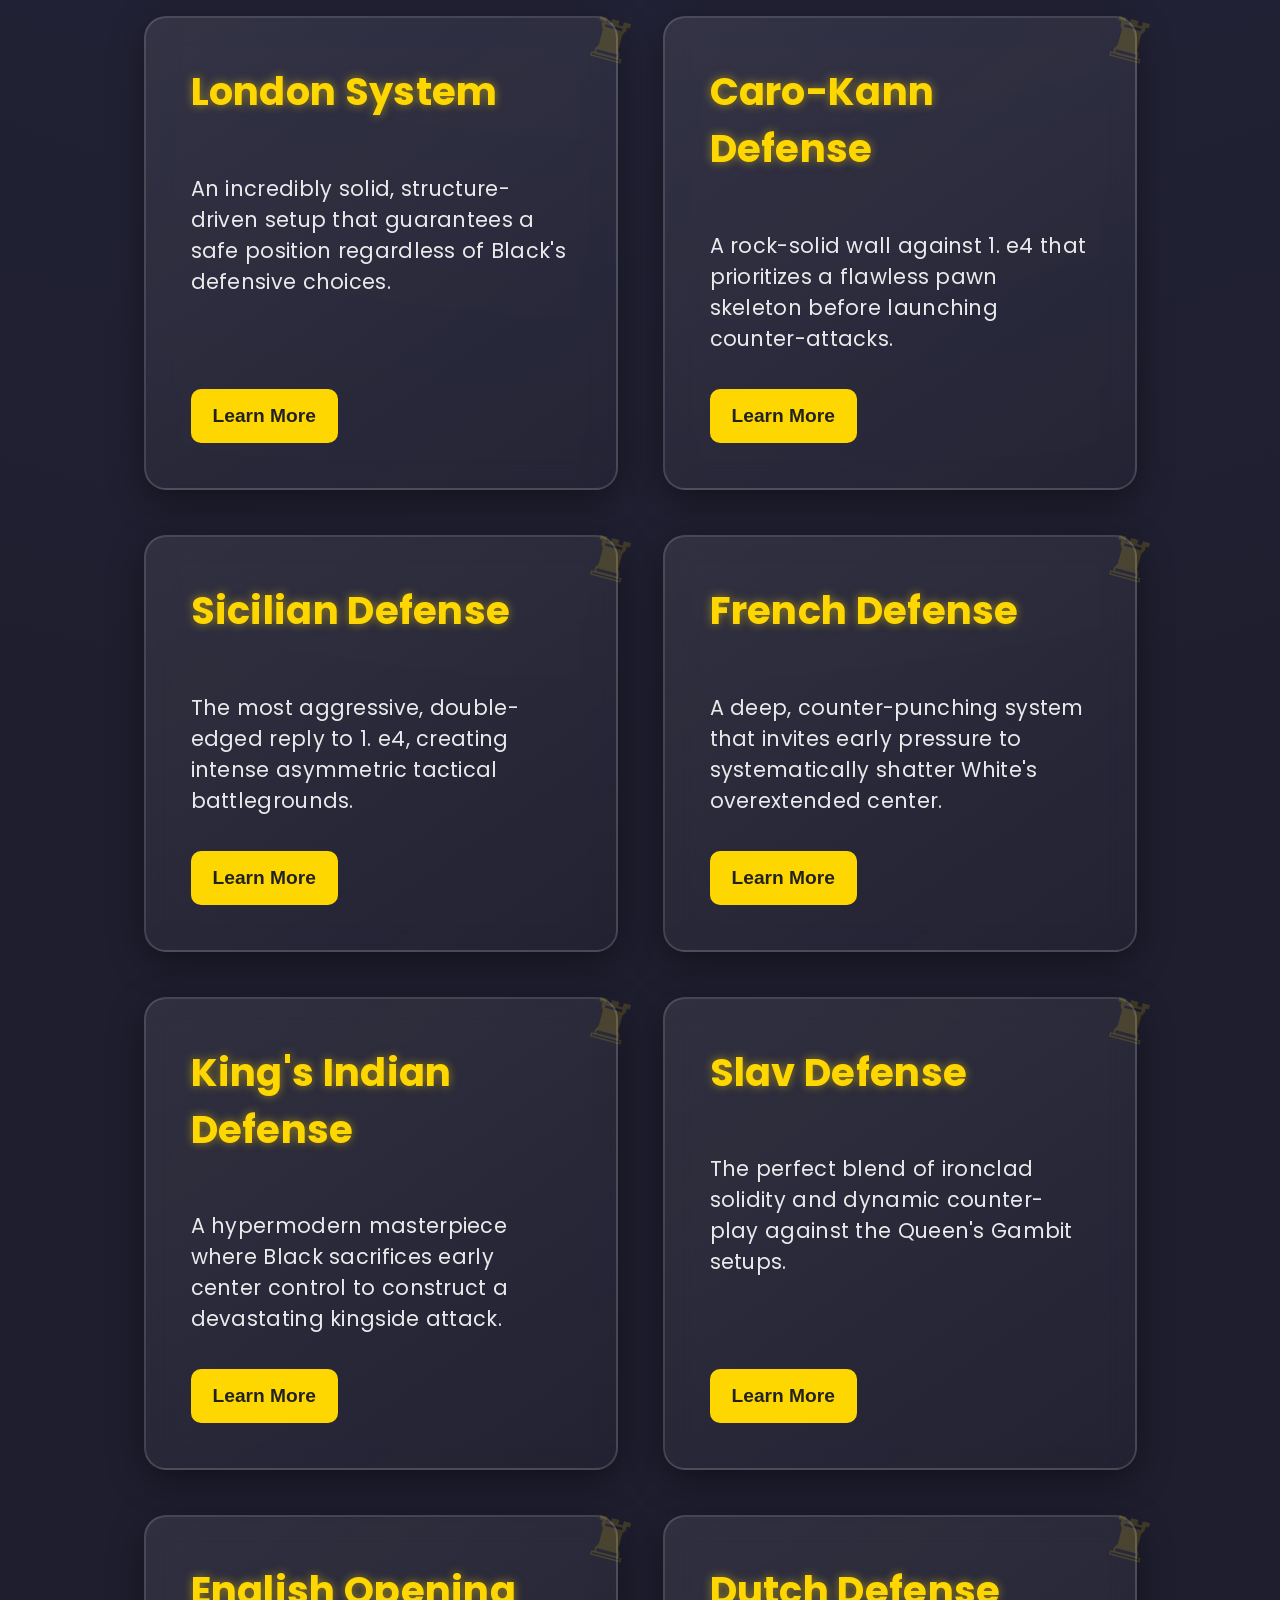
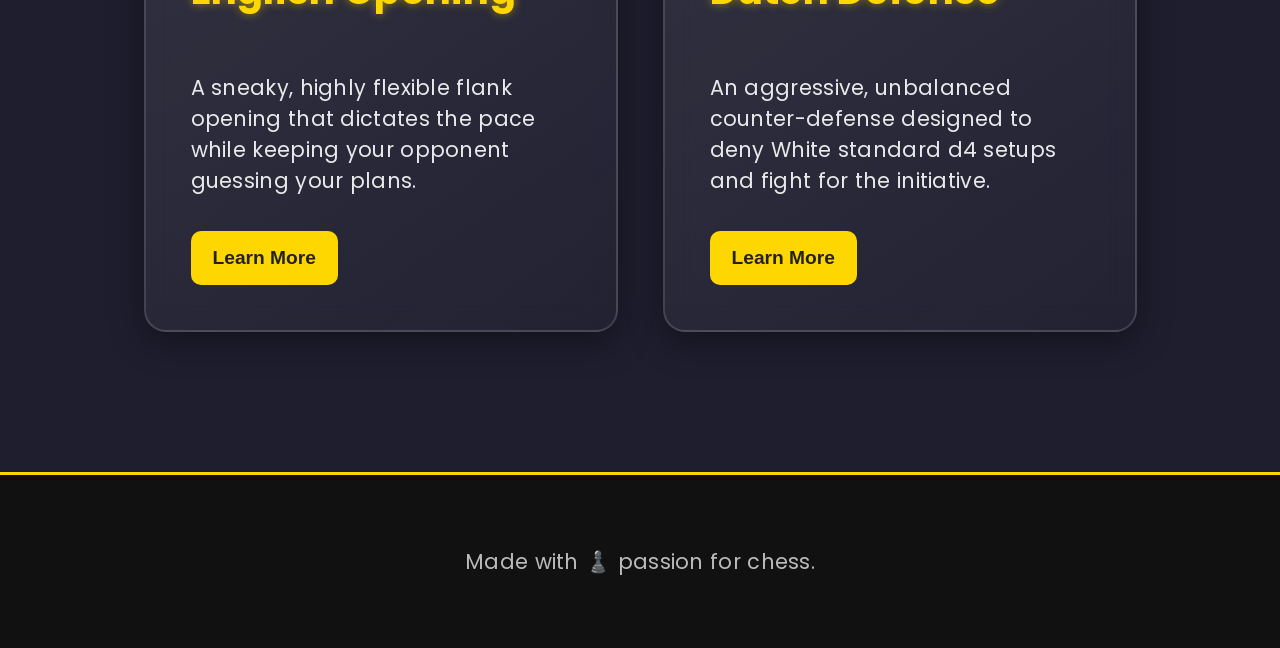
==== commit a5e1d24e: "Enhance header with navigation buttons Added navigation buttons for openings library, piece movement" ====
--- a/index.html
+++ b/index.html
@@ -10,13 +10,14 @@
 <body>
 
     <header>
-        <h1>Basic Chess Openings</h1>
-        <p>Master the foundations of strong opening play.</p>
-       
-   
-        <br>
-        <a href="pieces.html" class="nav-btn">View Piece Movements →</a>
-
+    <h1>Basic Chess Openings</h1>
+    <p>Master the foundations of strong opening play.</p>
+    <br>
+    <div style="display: flex; gap: 15px; justify-content: center;">
+        <a href="index.html" class="nav-btn">Openings Library</a>
+        <a href="pieces.html" class="nav-btn">Piece Movements</a>
+        <a href="rules.html" class="nav-btn">Special Rules</a>
+    </div>
     </header>
 
     <section class="openings">
--- a/style.css
+++ b/style.css
@@ -163,4 +163,23 @@
     font-size: 1.3rem;
     margin-top: 80px;
     border-top: 3px solid #ffd700;
-}+}
+
+/* NAVIGATION BUTTON LINK */
+.nav-btn {
+    display: inline-block;
+    padding: 12px 24px;
+    background: rgba(255, 255, 255, 0.1);
+    color: #ffd700;
+    text-decoration: none;
+    font-weight: bold;
+    border-radius: 8px;
+    border: 1px solid #ffd700;
+    transition: background 0.3s, transform 0.2s;
+}
+.nav-btn:hover {
+    background: #ffd700;
+    color: #222;
+    transform: translateY(-2px);
+    box-shadow: 0 0 10px #ffd700;
+}
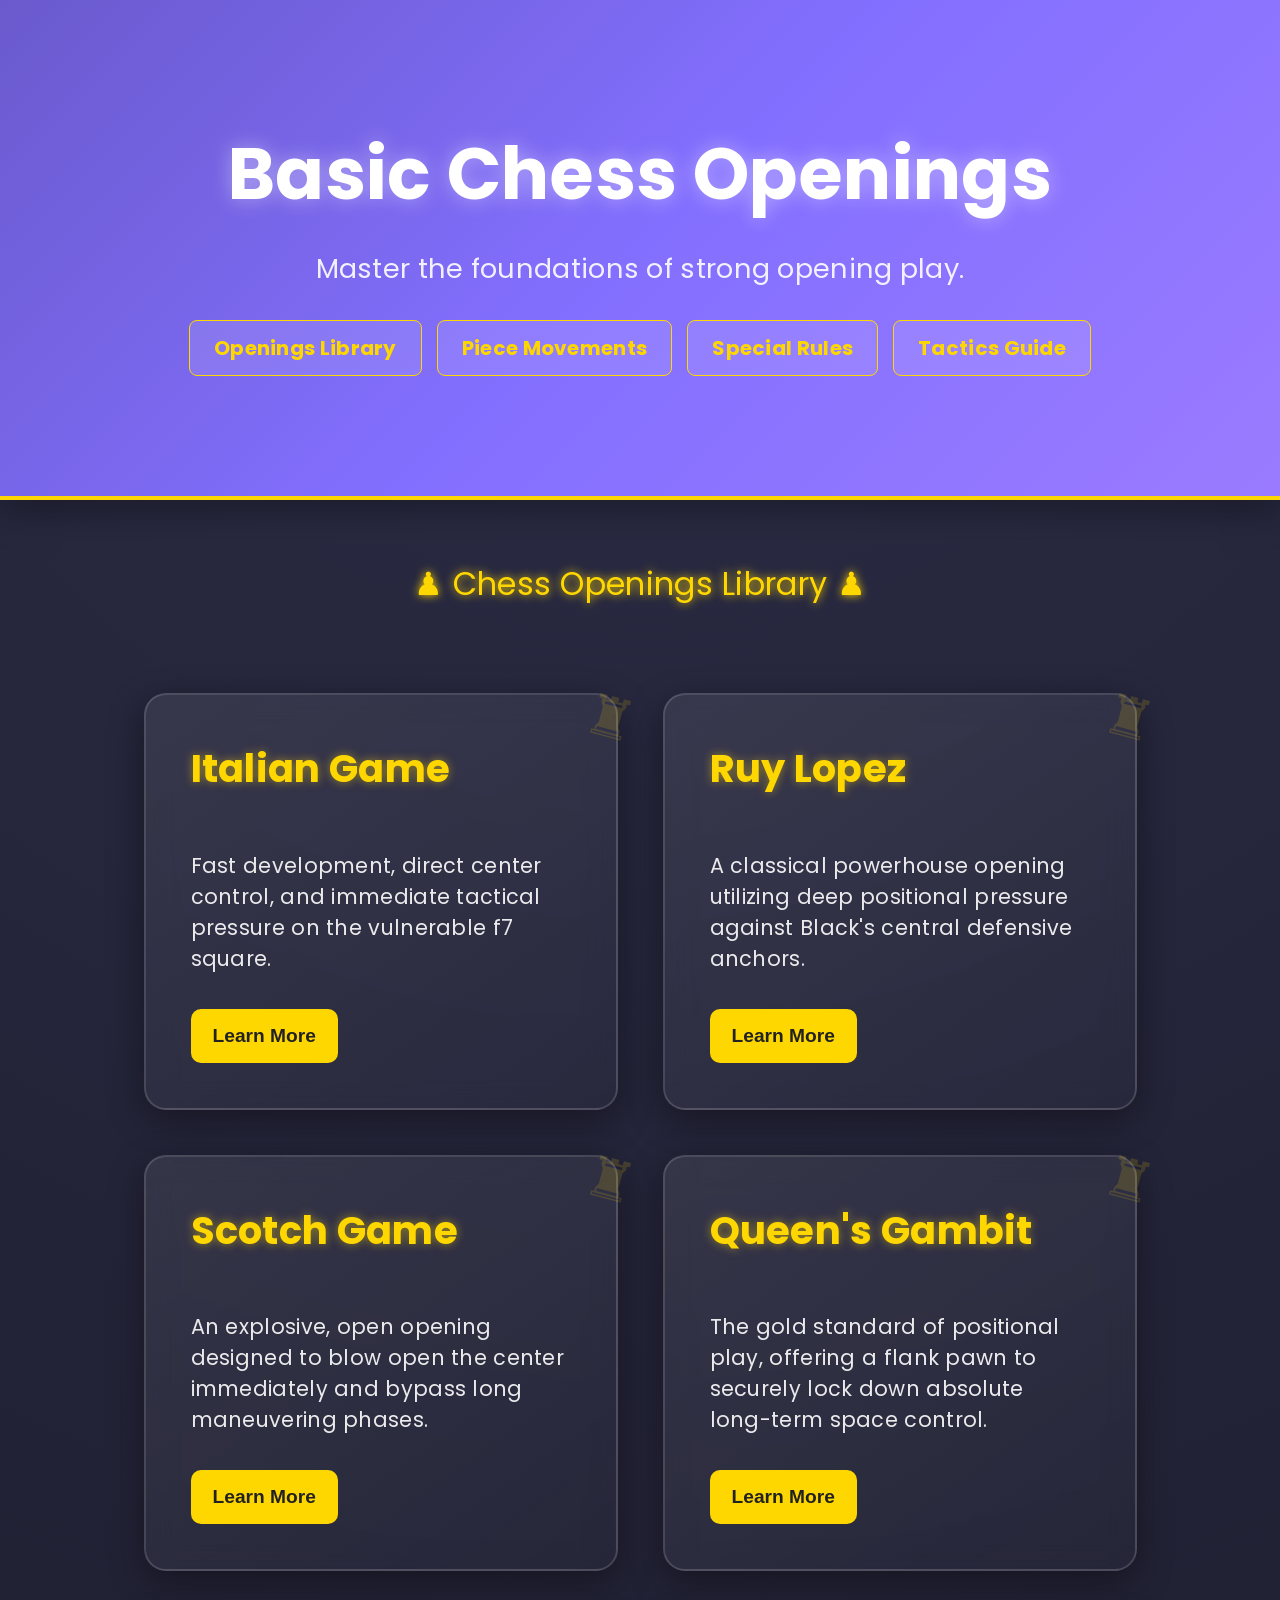
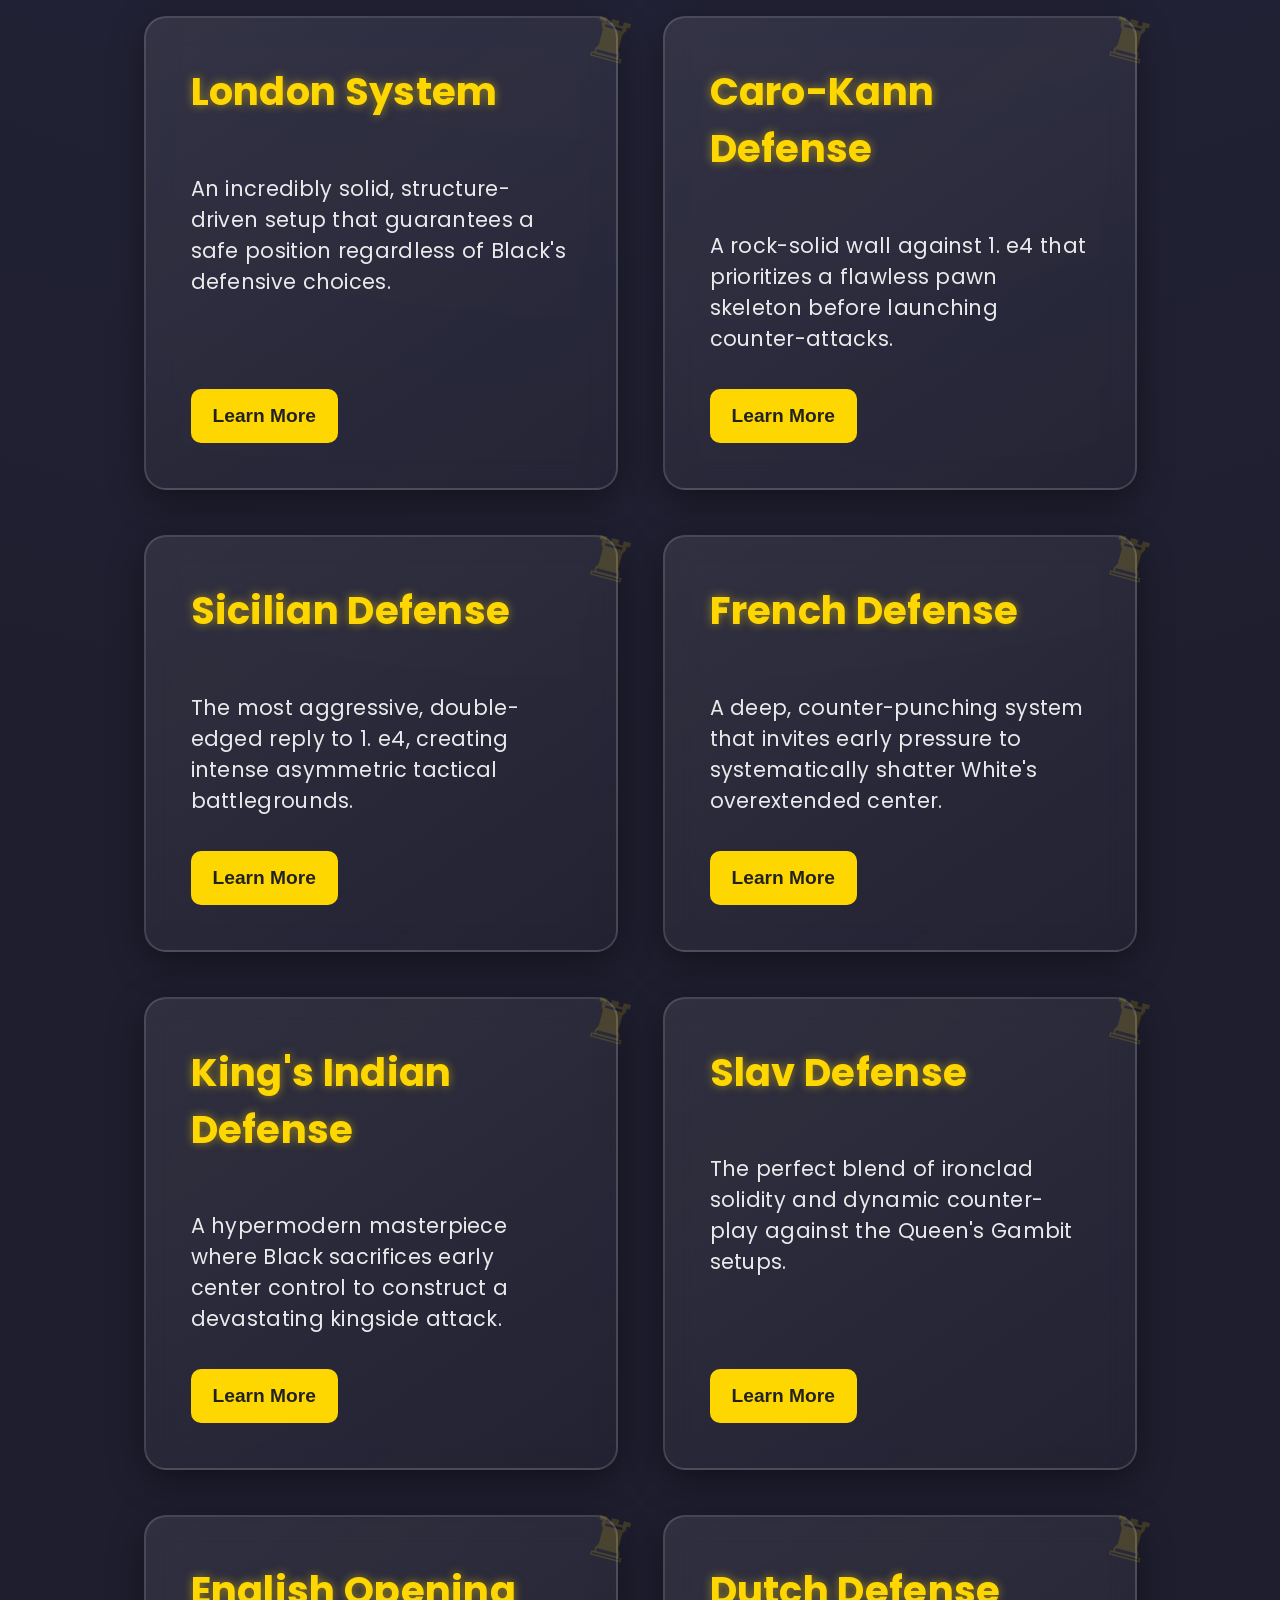
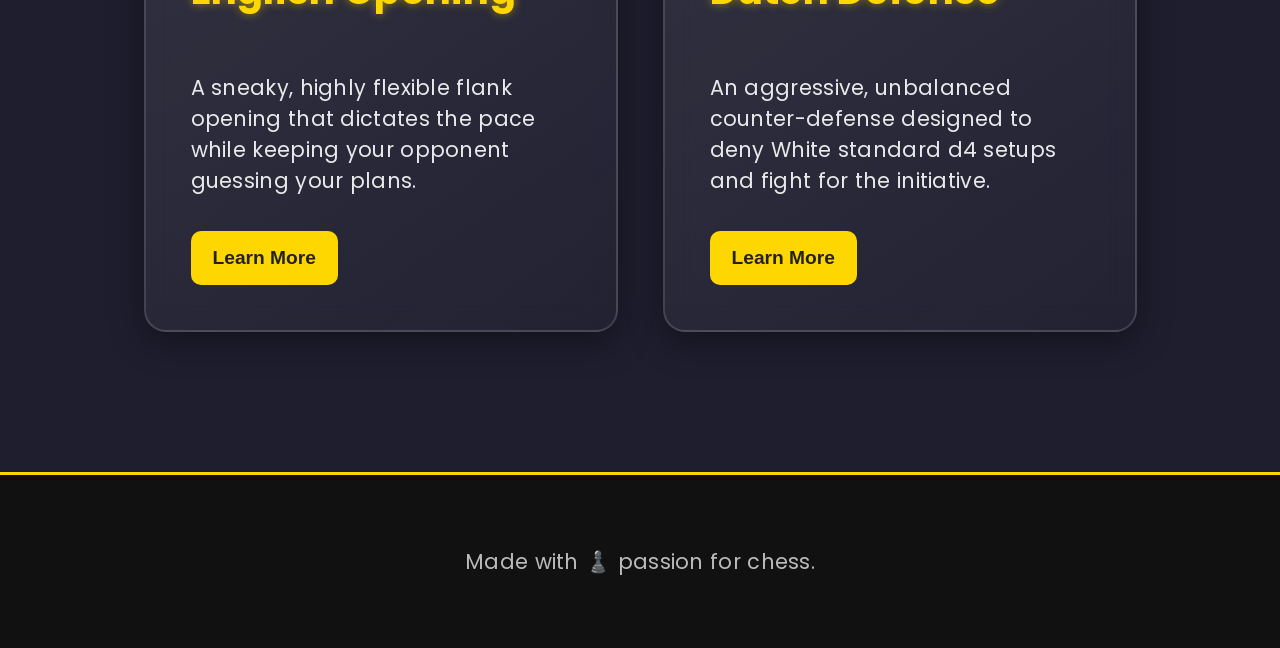
==== commit 666dd3ae: "Add Tactics Guide link to navigation" ====
--- a/index.html
+++ b/index.html
@@ -17,6 +17,7 @@
         <a href="index.html" class="nav-btn">Openings Library</a>
         <a href="pieces.html" class="nav-btn">Piece Movements</a>
         <a href="rules.html" class="nav-btn">Special Rules</a>
+        <a href="tactics.html" class="nav-btn">Tactics Guide</a>
     </div>
     </header>
 
